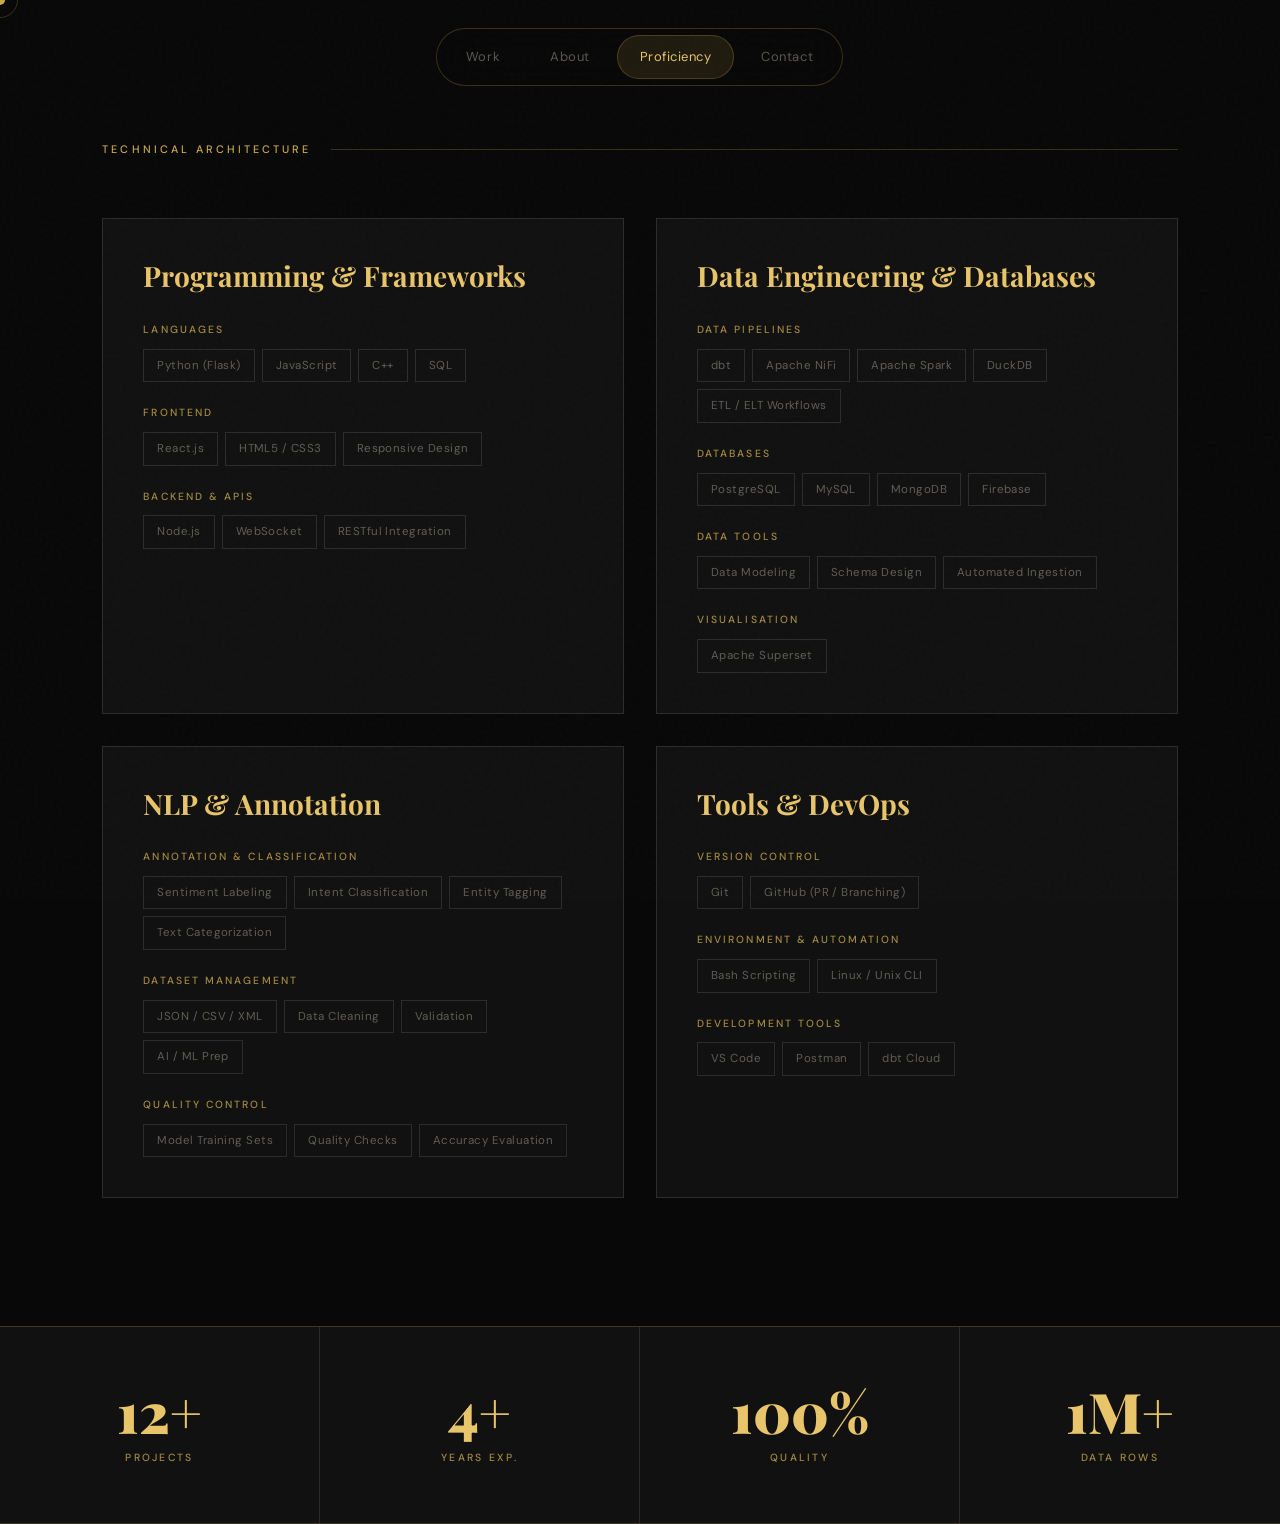
==== pro.html @ b8b262aa "Initial portfolio commit" ====
<!DOCTYPE html>
<html lang="en">
<head>
    <meta charset="UTF-8">
    <meta name="viewport" content="width=device-width, initial-scale=1.0">
    <title>Proficiency | Rodney Toboso</title>
    <meta name="description" content="Technical skills and expertise of Rodney Toboso — Full Stack Developer and Data Engineering Intern based in Nairobi, Kenya.">
    <link href="https://fonts.googleapis.com/css2?family=DM+Sans:wght@300;400;500&family=Playfair+Display:ital,wght@0,700;0,900;1,700&display=swap" rel="stylesheet">
    <style>
        :root {
            --dark: #080808;
            --dark-2: #111111;
            --dark-3: #1a1a1a;
            --gold: #c9a84c;
            --gold-bright: #e8c46a;
            --gold-dim: rgba(201,168,76,0.12);
            --gold-border: rgba(201,168,76,0.25);
            --cream: #f5ead6;
            --muted: rgba(245,234,214,0.35);
            --faint: rgba(245,234,214,0.12);
        }

        * { margin:0; padding:0; box-sizing:border-box; }
        html { scroll-behavior: smooth; }

        body {
            background: var(--dark);
            color: var(--cream);
            font-family: 'DM Sans', sans-serif;
            font-weight: 300;
            line-height: 1.7;
            overflow-x: hidden;
            cursor: none;
        }

        /* GRAIN OVERLAY */
        body::before {
            content:''; position:fixed; inset:0;
            background-image: url("data:image/svg+xml,%3Csvg viewBox='0 0 256 256' xmlns='http://www.w3.org/2000/svg'%3E%3Cfilter id='noise'%3E%3CfeTurbulence type='fractalNoise' baseFrequency='0.9' numOctaves='4' stitchTiles='stitch'/%3E%3C/filter%3E%3Crect width='100%25' height='100%25' filter='url(%23noise)' opacity='0.04'/%3E%3C/svg%3E");
            pointer-events:none; z-index:9999; opacity:0.45;
        }

        /* CURSOR */
        .cursor {
            position:fixed; width:10px; height:10px;
            background:var(--gold); border-radius:50%;
            pointer-events:none; z-index:99999;
            transform:translate(-50%,-50%);
            transition: transform 0.1s ease-out;
        }
        .cursor-ring {
            position:fixed; width:36px; height:36px;
            border:1px solid var(--gold-border);
            border-radius:50%; pointer-events:none; z-index:99998;
            transform:translate(-50%,-50%);
            transition: transform 0.15s ease-out, width 0.3s, height 0.3s;
        }

        /* NAV — exact from styles.css */
        .fixed-nav {
            position: fixed; top: 28px; width: 100%;
            display: flex; justify-content: center; z-index: 1000;
        }
        .nav-container {
            background: rgba(8,8,8,0.75);
            backdrop-filter: blur(20px);
            -webkit-backdrop-filter: blur(20px);
            padding: 6px; border-radius: 100px;
            display: flex; gap: 4px;
            border: 1px solid var(--gold-border);
        }
        .nav-link {
            text-decoration: none;
            color: var(--muted);
            padding: 10px 22px;
            border-radius: 100px;
            font-size: 13px; font-weight: 400;
            letter-spacing: 0.04em;
            transition: all 0.3s ease;
            font-family: 'DM Sans', sans-serif;
            border: 1px solid transparent;
        }
        .nav-link.active, .nav-link:hover {
            background: var(--gold-dim);
            color: var(--gold-bright);
            border-color: var(--gold-border);
        }

        /* SECTION */
        section { padding: 140px 8% 80px; }

        .section-label {
            font-size: 0.68rem; letter-spacing: 0.28em; text-transform: uppercase;
            color: var(--gold); margin-bottom: 60px;
            display: flex; align-items: center; gap: 20px;
            font-weight: 500;
        }
        .section-label::after { content:''; flex:1; height:1px; background:var(--gold-border); }

        /* EXPERTISE GRID */
        .expertise-grid { display: grid; grid-template-columns: 1fr 1fr; gap: 32px; }

        .expert-card {
            background: var(--dark-2);
            border: 1px solid var(--faint);
            padding: 40px; position: relative;
            transition: all 0.4s cubic-bezier(0.23, 1, 0.32, 1);
            overflow: hidden;
        }
        .expert-card::before {
            content: ''; position: absolute; left: 0; top: 0; bottom: 0; width: 0;
            background: var(--gold-dim); transition: width 0.5s ease;
        }
        .expert-card:hover::before { width: 100%; }
        .expert-card:hover { border-color: var(--gold-border); transform: translateY(-5px); }

        .expert-card h2 {
            font-family: 'Playfair Display', serif; font-size: 1.75rem;
            color: var(--gold-bright); margin-bottom: 28px;
            position: relative; z-index: 1; line-height: 1.2;
        }

        .skill-group { margin-bottom: 22px; position: relative; z-index: 1; }
        .skill-group:last-child { margin-bottom: 0; }

        .skill-group h4 {
            font-size: 0.65rem; text-transform: uppercase;
            color: var(--gold); letter-spacing: 0.2em;
            margin-bottom: 10px; font-weight: 500; opacity: 0.8;
        }

        .tag-container { display: flex; flex-wrap: wrap; gap: 7px; }
        .tag {
            font-size: 0.72rem; padding: 6px 13px; background: transparent;
            border: 1px solid var(--faint); color: var(--muted);
            letter-spacing: 0.04em; transition: all 0.3s ease;
            font-weight: 400;
        }
        .expert-card:hover .tag { border-color: var(--gold-border); color: var(--cream); }
        .tag:hover { background: var(--gold-dim); color: var(--gold-bright) !important; border-color: var(--gold-bright); }

        /* STATS BAR */
        .stats-bar {
            display: grid; grid-template-columns: repeat(4, 1fr);
            background: var(--dark-2);
            border-top: 1px solid var(--gold-border);
            border-bottom: 1px solid var(--gold-border);
            margin: 48px 0 0;
        }
        .stat-item {
            padding: 56px 40px; text-align: center;
            border-right: 1px solid var(--faint);
            transition: background 0.3s ease;
        }
        .stat-item:last-child { border-right: none; }
        .stat-item:hover { background: var(--dark-3); }

        .stat-val {
            display: block; font-family: 'Playfair Display', serif;
            font-size: 3.5rem; color: var(--gold-bright); font-weight: 900;
            line-height: 1;
        }
        .stat-lab {
            font-size: 0.65rem; text-transform: uppercase;
            letter-spacing: 0.22em; color: var(--gold);
            margin-top: 10px; display: block; font-weight: 500; opacity: 0.8;
        }

        @media (max-width: 1000px) {
            .expertise-grid { grid-template-columns: 1fr; }
            .stats-bar { grid-template-columns: 1fr 1fr; }
            .stat-item { border-bottom: 1px solid var(--faint); }
            section { padding-top: 110px; }
        }
    </style>
</head>
<body>

    <div class="cursor"></div>
    <div class="cursor-ring"></div>

    <nav class="fixed-nav">
        <div class="nav-container">
            <a href="work.html" class="nav-link">Work</a>
            <a href="about.html" class="nav-link">About</a>
            <a href="pro.html" class="nav-link active">Proficiency</a>
            <a href="contact.html" class="nav-link">Contact</a>
        </div>
    </nav>

    <section>
        <div class="section-label">Technical Architecture</div>

        <div class="expertise-grid">

            <div class="expert-card">
                <h2>Programming &amp; Frameworks</h2>
                <div class="skill-group">
                    <h4>Languages</h4>
                    <div class="tag-container">
                        <span class="tag">Python (Flask)</span>
                        <span class="tag">JavaScript</span>
                        <span class="tag">C++</span>
                        <span class="tag">SQL</span>
                    </div>
                </div>
                <div class="skill-group">
                    <h4>Frontend</h4>
                    <div class="tag-container">
                        <span class="tag">React.js</span>
                        <span class="tag">HTML5 / CSS3</span>
                        <span class="tag">Responsive Design</span>
                    </div>
                </div>
                <div class="skill-group">
                    <h4>Backend &amp; APIs</h4>
                    <div class="tag-container">
                        <span class="tag">Node.js</span>
                        <span class="tag">WebSocket</span>
                        <span class="tag">RESTful Integration</span>
                    </div>
                </div>
            </div>

            <div class="expert-card">
                <h2>Data Engineering &amp; Databases</h2>
                <div class="skill-group">
                    <h4>Data Pipelines</h4>
                    <div class="tag-container">
                        <span class="tag">dbt</span>
                        <span class="tag">Apache NiFi</span>
                        <span class="tag">Apache Spark</span>
                        <span class="tag">DuckDB</span>
                        <span class="tag">ETL / ELT Workflows</span>
                    </div>
                </div>
                <div class="skill-group">
                    <h4>Databases</h4>
                    <div class="tag-container">
                        <span class="tag">PostgreSQL</span>
                        <span class="tag">MySQL</span>
                        <span class="tag">MongoDB</span>
                        <span class="tag">Firebase</span>
                    </div>
                </div>
                <div class="skill-group">
                    <h4>Data Tools</h4>
                    <div class="tag-container">
                        <span class="tag">Data Modeling</span>
                        <span class="tag">Schema Design</span>
                        <span class="tag">Automated Ingestion</span>
                    </div>
                </div>
                <div class="skill-group">
                    <h4>Visualisation</h4>
                    <div class="tag-container">
                        <span class="tag">Apache Superset</span>
                    </div>
                </div>
            </div>

            <div class="expert-card">
                <h2>NLP &amp; Annotation</h2>
                <div class="skill-group">
                    <h4>Annotation &amp; Classification</h4>
                    <div class="tag-container">
                        <span class="tag">Sentiment Labeling</span>
                        <span class="tag">Intent Classification</span>
                        <span class="tag">Entity Tagging</span>
                        <span class="tag">Text Categorization</span>
                    </div>
                </div>
                <div class="skill-group">
                    <h4>Dataset Management</h4>
                    <div class="tag-container">
                        <span class="tag">JSON / CSV / XML</span>
                        <span class="tag">Data Cleaning</span>
                        <span class="tag">Validation</span>
                        <span class="tag">AI / ML Prep</span>
                    </div>
                </div>
                <div class="skill-group">
                    <h4>Quality Control</h4>
                    <div class="tag-container">
                        <span class="tag">Model Training Sets</span>
                        <span class="tag">Quality Checks</span>
                        <span class="tag">Accuracy Evaluation</span>
                    </div>
                </div>
            </div>

            <div class="expert-card">
                <h2>Tools &amp; DevOps</h2>
                <div class="skill-group">
                    <h4>Version Control</h4>
                    <div class="tag-container">
                        <span class="tag">Git</span>
                        <span class="tag">GitHub (PR / Branching)</span>
                    </div>
                </div>
                <div class="skill-group">
                    <h4>Environment &amp; Automation</h4>
                    <div class="tag-container">
                        <span class="tag">Bash Scripting</span>
                        <span class="tag">Linux / Unix CLI</span>
                    </div>
                </div>
                <div class="skill-group">
                    <h4>Development Tools</h4>
                    <div class="tag-container">
                        <span class="tag">VS Code</span>
                        <span class="tag">Postman</span>
                        <span class="tag">dbt Cloud</span>
                    </div>
                </div>
            </div>

        </div>
    </section>

    <div class="stats-bar">
        <div class="stat-item">
            <span class="stat-val">12+</span>
            <span class="stat-lab">Projects</span>
        </div>
        <div class="stat-item">
            <span class="stat-val">4+</span>
            <span class="stat-lab">Years Exp.</span>
        </div>
        <div class="stat-item">
            <span class="stat-val">100%</span>
            <span class="stat-lab">Quality</span>
        </div>
        <div class="stat-item">
            <span class="stat-val">1M+</span>
            <span class="stat-lab">Data Rows</span>
        </div>
    </div>

    <script>
        const cursor = document.querySelector('.cursor');
        const ring = document.querySelector('.cursor-ring');

        document.addEventListener('mousemove', (e) => {
            cursor.style.left = e.clientX + 'px';
            cursor.style.top  = e.clientY + 'px';
            ring.style.left   = e.clientX + 'px';
            ring.style.top    = e.clientY + 'px';
        });

        document.querySelectorAll('.tag, .expert-card').forEach(item => {
            item.addEventListener('mouseenter', () => {
                ring.style.width  = '60px';
                ring.style.height = '60px';
            });
            item.addEventListener('mouseleave', () => {
                ring.style.width  = '36px';
                ring.style.height = '36px';
            });
        });
    </script>
</body>
</html>
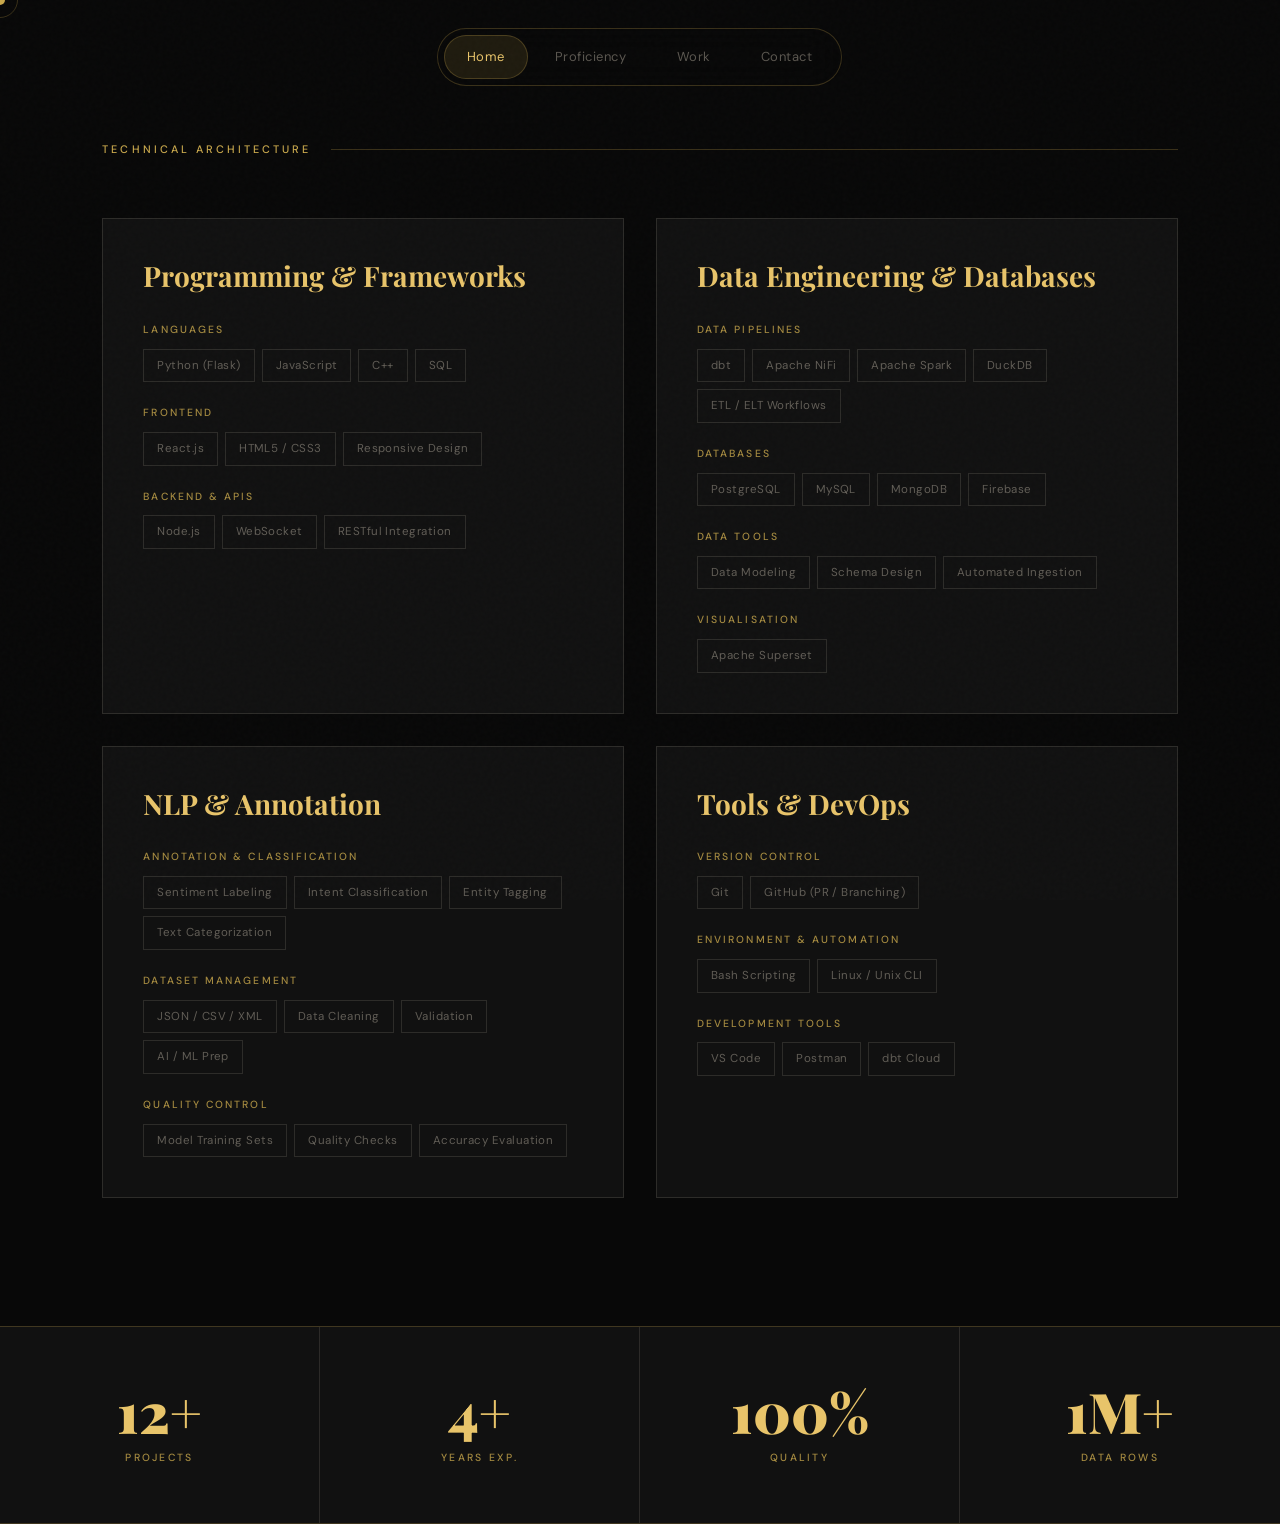
==== commit 60a4ec93: "fix navigation across all pages" ====
--- a/pro.html
+++ b/pro.html
@@ -181,10 +181,10 @@
 
     <nav class="fixed-nav">
         <div class="nav-container">
-            <a href="work.html" class="nav-link">Work</a>
-            <a href="about.html" class="nav-link">About</a>
-            <a href="pro.html" class="nav-link active">Proficiency</a>
-            <a href="contact.html" class="nav-link">Contact</a>
+    <a href="index.html" class="nav-link active">Home</a>
+    <a href="pro.html" class="nav-link">Proficiency</a>
+    <a href="work.html" class="nav-link">Work</a>
+    <a href="contact.html" class="nav-link">Contact</a>
         </div>
     </nav>
 
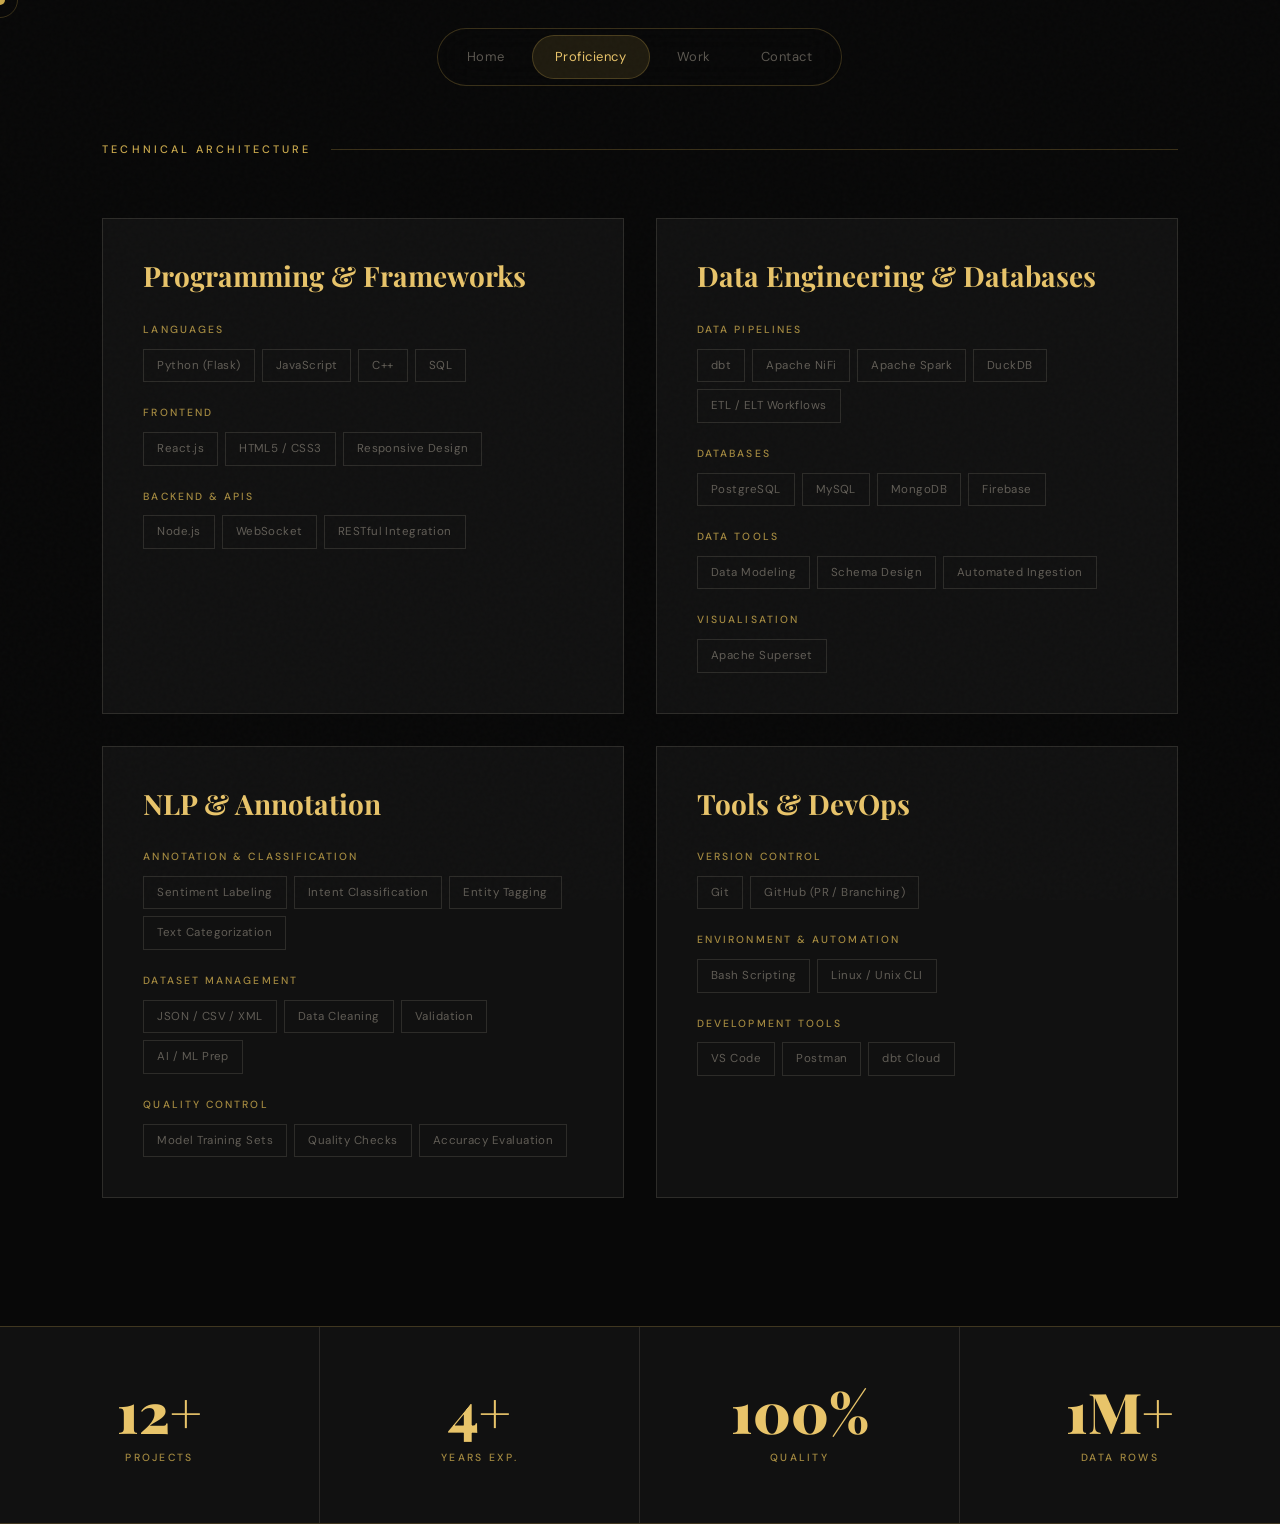
==== commit f0ce4c84: "fix active nav state per page" ====
--- a/pro.html
+++ b/pro.html
@@ -181,8 +181,8 @@
 
     <nav class="fixed-nav">
         <div class="nav-container">
-    <a href="index.html" class="nav-link active">Home</a>
-    <a href="pro.html" class="nav-link">Proficiency</a>
+    <a href="index.html" class="nav-link">Home</a>
+    <a href="pro.html" class="nav-link active">Proficiency</a>
     <a href="work.html" class="nav-link">Work</a>
     <a href="contact.html" class="nav-link">Contact</a>
         </div>
